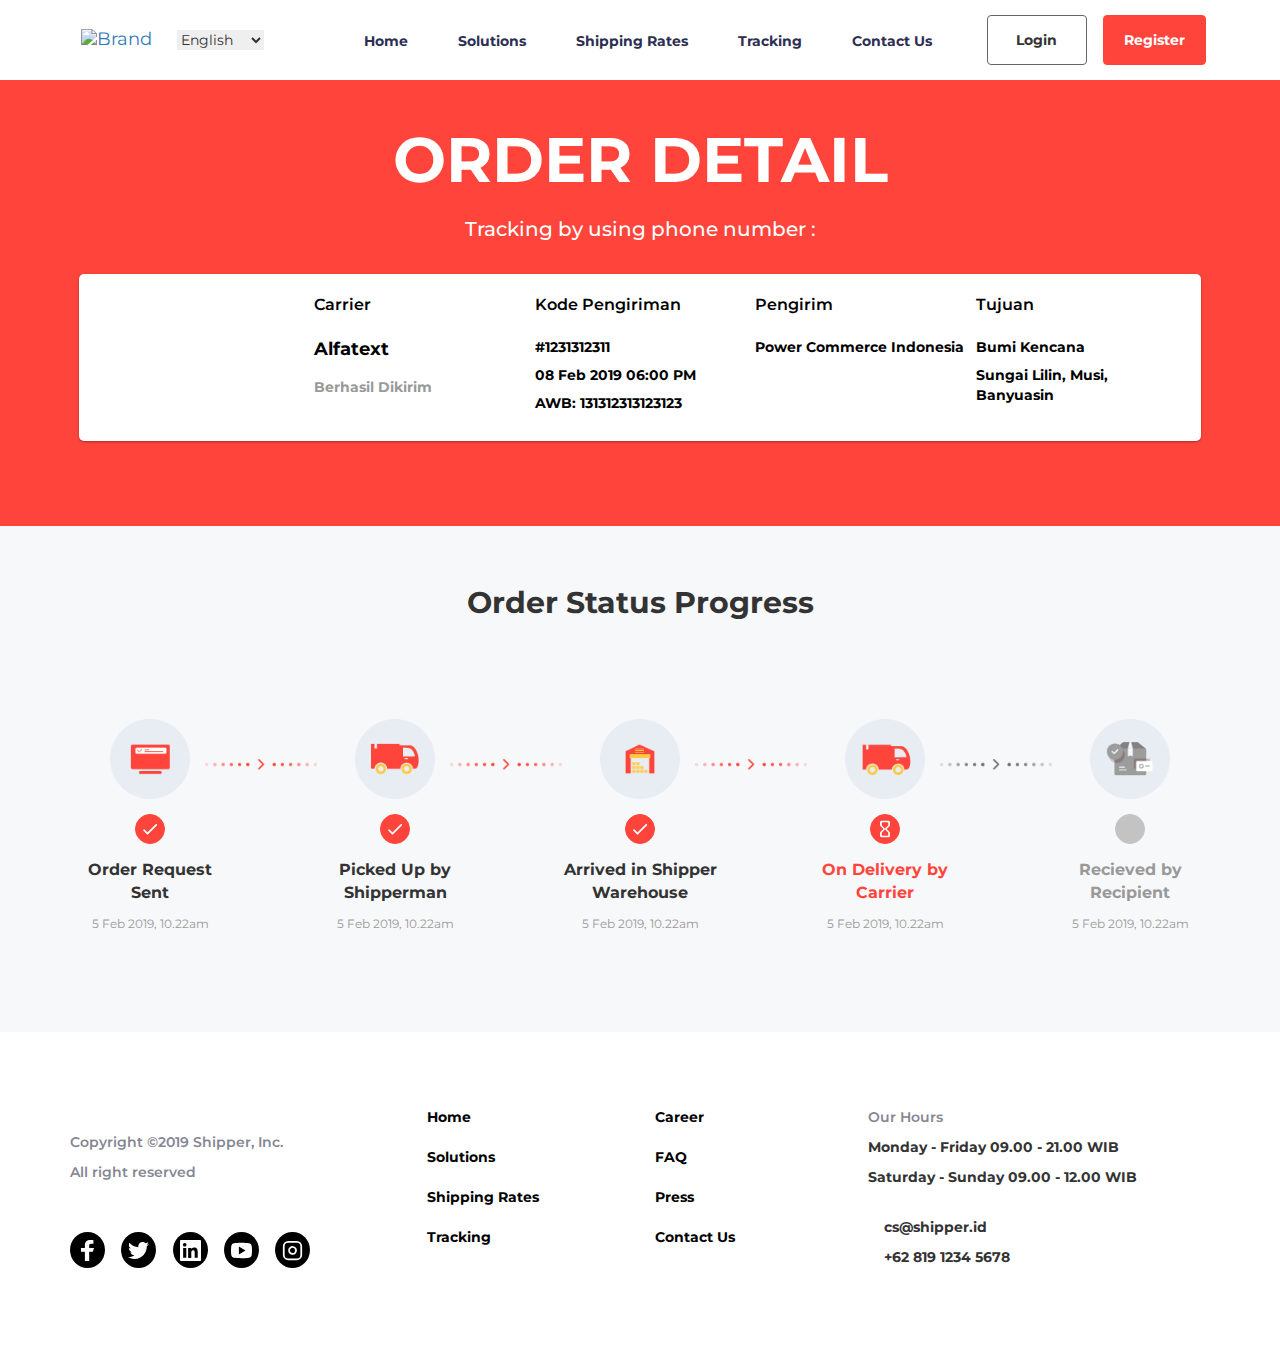
==== detail.html @ 6c4a7c0d "added new detail page" ====
<!DOCTYPE html>
<html lang="en">

<head>
  <meta charset="UTF-8">
  <meta name="viewport" content="width=device-width, initial-scale=1, maximum-scale=1, user-scalable=no">
  <meta http-equiv="X-UA-Compatible" content="ie=edge">
  <title>Shippers - Shipping</title>

  <!-- FONT -->
  <link href="https://fonts.googleapis.com/css?family=Montserrat:400,600,700&display=swap" rel="stylesheet">

  <!-- STYLE -->
  <link rel="stylesheet" href="https://maxcdn.bootstrapcdn.com/bootstrap/3.3.7/css/bootstrap.min.css">
  <link rel="stylesheet" href="normalize.css">
  <link rel="stylesheet" href="stylo.css">
  <link rel="stylesheet" href="stylo-tracking.css">
  <link rel="stylesheet" href="stylo-detail.css">

  <!-- SCRIPT -->
  <script src="https://code.jquery.com/jquery-3.3.1.slim.min.js" crossorigin="anonymous" defer></script>
  <script src="https://maxcdn.bootstrapcdn.com/bootstrap/3.3.7/js/bootstrap.min.js" defer></script>
</head>
<body>

  <!-- NAVBAR -->
  <!-- <nav class="navbar navbar-default">
    <div class="container-fluid">
      <div class="navbar-header">
        <button type="button" class="navbar-toggle collapsed" data-toggle="collapse"
          data-target="#bs-example-navbar-collapse-1" aria-expanded="false">
          <span class="sr-only">Toggle navigation</span>
          <span class="icon-bar"></span>
          <span class="icon-bar"></span>
          <span class="icon-bar"></span>
        </button>
        <a class="navbar-brand" href="#">
          <img alt="Brand" src="images/logo.png">
        </a>
      </div>

      <div class="collapse navbar-collapse">
        <ul class="nav navbar-nav navbar-shrink">
          <li>
            <select name="language" id="language" class="navbar-select">
              <option value="lang-en">English</option>
              <option value="lang-id">Indonesia</option>
            </select>
          </li>
        </ul>

        <ul class="nav navbar-nav navbar-expand navbar-flex-centered">
          <li class="active"><a class="navbar-list-item" href="#">Home</a></li>
          <li><a class="navbar-list-item" href="#">Solutions</a></li>
          <li><a class="navbar-list-item" href="#">Shipping Rates</a></li>
          <li><a class="navbar-list-item" href="#">Tracking</a></li>
          <li><a class="navbar-list-item" href="#">Contact Us</a></li>
          <li></li>
        </ul>

        <ul class="nav navbar-nav navbar-right navbar-shrink">
          <li>
            <button class="btn btn-secondary navbar-button">Login</button>
          </li>
          <li>
            <button class="btn btn-primary navbar-button">Register</button>
          </li>
        </ul>
      </div>
    </div>
  </nav> -->

  <!-- NAVBAR FOR DESKTOP -->
  <nav class="visible-lg">
    <div class="container navbar-container">
      <div class="navbar-left">
        <a class="navbar-logo" href="#">
          <img alt="Brand" src="images/logo.png" class="navbar-logo-image">
        </a>
        <select name="language" id="language" class="navbar-select">
          <option value="lang-en">English</option>
          <option value="lang-id">Indonesia</option>
        </select>
      </div>

      <div class="navbar-center">
        <a class="navbar-list-item" href="#">Home</a>
        <a class="navbar-list-item" href="#">Solutions</a>
        <a class="navbar-list-item" href="#">Shipping Rates</a>
        <a class="navbar-list-item" href="#">Tracking</a>
        <a class="navbar-list-item" href="#">Contact Us</a>
      </div>

      <div class="navbar-right">
        <button class="btn btn-secondary navbar-button">Login</button>
        <button class="btn btn-primary navbar-button">Register</button>
      </div>
    </div>
  </nav>
  <!-- NAVBAR FOR MOBILE -->
  <nav class="hidden-lg">
    <div class="container navbar-container">
      <div class="navbar-left">
        <a class="navbar-logo" href="#">
          <img alt="Brand" src="images/logo.png" class="navbar-logo-image">
        </a>
      </div>

      <div class="navbar-right">
        <a class="navbar-menu-collapse" onclick="openNav()">
          <img src="images/icon-menu.svg" class="navbar-menu-collapse-icon" alt="">
        </a>
      </div>
    </div>
    <div id="mySidenav" class="sidenav material-card-1">
      <a href="javascript:void(0)" class="closebtn" onclick="closeNav()">&times;</a>
      <div class="sidebar-select">
        <select name="language" id="language" class="navbar-select">
          <option value="lang-en">English</option>
          <option value="lang-id">Indonesia</option>
        </select>
      </div>
      <a href="#">Home</a>
      <a href="#">Solution</a>
      <a href="#">Shipping Rates</a>
      <a href="#">Tracking</a>
      <a href="#">Contact Us</a>
      <a href="#">FAQ</a>
      <a href="#">Press</a>
      <a href="#">Career</a>
      <div class="sidebar-button">
        <button class="btn btn-secondary navbar-button">Login</button>
        <button class="btn btn-primary navbar-button">Register</button>
      </div>
    </div>
  </nav>


  <!-- JUMBOTRON -->
  <section id="#jumbotron" class="jumbotron">
    <div class="jumbotron-content container">
      <h1>Order Detail</h1>
      <h2>
        Tracking by using phone number :
      </h2>
      <div class="list-item material-card-1 list-item-detail">
        <div class="list-column list-column-logo">
          <img src="images/logo.png" alt="" class="list-logo-image">
          <p class="list-logo-title visible-xs">Shipper</p>
        </div>
        <div class="list-column hidden-xs">
          <div class="list-title">Carrier</div>
          <div class="list-row list-company">Alfatext</div>
          <div class="list-row list-status">Berhasil Dikirim</div>
        </div>
        <div class="list-column">
          <div class="list-title">Kode Pengiriman</div>
          <div class="list-row visible-xs">Berhasil Dikirim</div>
          <div class="list-row">#1231312311</div>
          <div class="list-row">08 Feb 2019 06:00 PM</div>
          <div class="list-row">AWB: 131312313123123</div>
        </div>
        <div class="list-column hidden-xs">
          <div class="list-title">Pengirim</div>
          <div class="list-row">Power Commerce Indonesia</div>
        </div>
        <div class="list-column hidden-xs">
          <div class="list-title">Tujuan</div>
          <div class="list-row">Bumi Kencana</div>
          <div class="list-row">Sungai Lilin, Musi, Banyuasin</div>
        </div>
      </div>
    </div>

  </section>






  <!-- TRACKING LIST -->
  <section id="detailGrid" class="detail-grid">
    <div class="container">

    <h2 class="detail-header">Order Status Progress</h2>

    <!-- the list for desktop -->
      <div class="detail-container">
        <div class="detail-info">
          <div class="detail-info-image">
            <img src="images/detail/detail_progress_order.png" alt="">
          </div>
          <div class="detail-info-check">
            <img src="images/detail/detail_status_checked.png" alt="">
          </div>
          <div class="detail-info-caption">
            Order Request Sent
          </div>
          <div class="detail-info-date">
            5 Feb 2019, 10.22am
          </div>
        </div>

        <div class="detail-info">
          <div class="detail-info-image">
            <img src="images/detail/detail_progress_picked.png" alt="">
          </div>
          <div class="detail-info-check">
            <img src="images/detail/detail_status_checked.png" alt="">
          </div>
          <div class="detail-info-caption">
            Picked Up by Shipperman
          </div>
          <div class="detail-info-date">
            5 Feb 2019, 10.22am
          </div>
        </div>

        <div class="detail-info">
          <div class="detail-info-image">
            <img src="images/detail/detail_progress_warehouse.png" alt="">
          </div>
          <div class="detail-info-check">
            <img src="images/detail/detail_status_checked.png" alt="">
          </div>
          <div class="detail-info-caption">
            Arrived in Shipper Warehouse
          </div>
          <div class="detail-info-date">
            5 Feb 2019, 10.22am
          </div>
        </div>

        <div class="detail-info">
          <div class="detail-info-image">
            <img src="images/detail/detail_progress_deliver.png" alt="">
          </div>
          <div class="detail-info-check">
            <img src="images/detail/detail_status_waiting.png" alt="">
          </div>
          <div class="detail-info-caption caption-active">
            On Delivery by Carrier
          </div>
          <div class="detail-info-date">
            5 Feb 2019, 10.22am
          </div>
        </div>

        <div class="detail-info">
          <div class="detail-info-image">
            <img src="images/detail/detail_progress_arrived.png" alt="">
          </div>
          <div class="detail-info-check">
            <img src="images/detail/detail_status_unchecked.png" alt="">
          </div>
          <div class="detail-info-caption caption-inactive">
            Recieved by Recipient
          </div>
          <div class="detail-info-date">
            5 Feb 2019, 10.22am
          </div>
        </div>

      </div>
    </div>

    <!--
      I created second list specifically for mobile web
      bcz creating responsive list using current design will create too many trouble.
      It would be extremely difficult to maintenace especially
      if you are planning to add some new column.
    -->

    <div class="container tracking-list-container visible-xs">
      <!-- list 1 -->
      <div class="list-item material-card-1">
        <div class="list-column list-column-logo">
          <img src="images/logo.png" alt="" class="list-logo-image">
          <p class="list-logo-title visible-xs">Shipper</p>
        </div>
        <div class="list-column visible-xs">
          <div class="list-row-mobile">
            <div class="list-title-mobile">Service Type</div>
            <div class=""><strong>RGS</strong></div>
          </div>
          <div class="list-row-mobile">
            <div class="list-title-mobile">Price</div>
            <div class=""><strong>Rp. 128.000</strong></div>
          </div>
          <div class="list-row-mobile">
            <div class="list-title-mobile">Estimated</div>
            <div class=""><strong>ETD 2 Days</strong></div>
          </div>

          <div class="list-row visible-xs list-column-button">
            <button class="btn btn-primary btn-list-mobile">Create Orders</button>
          </div>
        </div>
      </div>
    </div>



  </section>





  <!-- FOOTER -->
  <footer id="footer">
    <div class="container footer-container">
      <!-- company -->
      <div class="footer-company-column">
        <div class="footer-company-info">
          <img src="images/logo.png" alt="" class="footer-company-logo-image">
          <p class="footer-text">Copyright &copy;2019 Shipper, Inc.</p>
          <p class="footer-text">All right reserved</p>
        </div>
        <div class="footer-company-social">
          <span class="footer-company-social-icon">
            <img src="images/icon-facebook.svg" alt="">
          </span>
          <span class="footer-company-social-icon">
            <img src="images/icon-twitter.svg" alt="">
          </span>
          <span class="footer-company-social-icon">
            <img src="images/icon-linkedin.svg" alt="">
          </span>
          <span class="footer-company-social-icon">
            <img src="images/icon-youtube.svg" alt="">
          </span>
          <span class="footer-company-social-icon">
            <img src="images/icon-instagram.svg" alt="">
          </span>
        </div>
      </div>
      <!-- links 1 -->
      <div class="footer-link-column hidden-xs">
        <a href="#" class="footer-link">Home</a>
        <a href="#" class="footer-link">Solutions</a>
        <a href="#" class="footer-link">Shipping Rates</a>
        <a href="#" class="footer-link">Tracking</a>
      </div>
      <div class="footer-link-column hidden-xs">
        <a href="#" class="footer-link">Career</a>
        <a href="#" class="footer-link">FAQ</a>
        <a href="#" class="footer-link">Press</a>
        <a href="#" class="footer-link">Contact Us</a>
      </div>
      <div class="footer-contact-column">
        <p class="footer-text">Our Hours</p>
        <p><strong>Monday - Friday 09.00 - 21.00 WIB</strong></p>
        <p><strong>Saturday - Sunday 09.00 - 12.00 WIB</strong></p>
        <div class="footer-contact-info">
          <p>
            <span class="footer-contact-icon">
              <img src="images/icon-email.svg" alt="">
            </span>
            <strong>cs@shipper.id</strong>
          </p>
          <p>
            <span class="footer-contact-icon">
              <img src="images/icon-whatsapp.svg" alt="">
            </span>
            <strong>+62 819 1234 5678</strong>
          </p>
        </div>

      </div>
    </div>
  </footer>


  <script>
    function openNav() {
      document.getElementById("mySidenav").style.width = "300px";
    }

    function closeNav() {
      document.getElementById("mySidenav").style.width = "0";
    }
  </script>

</body>
</html>
---- stylo.css ----
/* BASIC ELEMENT */
body {
  font-family: 'Montserrat', sans-serif;
}

.btn {
  height: 40px;
  background-color: transparent;
  border: 1px solid transparent;
  border-radius: 4px;
  min-width: 100px;
  cursor: pointer;
}
*:focus, *:active {
  outline: none !important;
  box-shadow: none !important;
}

.btn-primary {
  background-color: #FF453B;
  border-color: #FF453B;
  color: #fff;
  padding: 14px 20px;
  height: auto;
  font-weight: bold;
}
.btn-primary:hover,
.btn-primary:active,
.btn-primary:focus {
  background-color: #C82F28;
  border-color: #C82F28;
}
.btn-secondary {
  border-color: #666666;
  padding: 14px 20px;
  height: auto;
  font-weight: bold;
}

.btn-stretch {
  width: 100%;
}


.material-card-1 {
  box-shadow: 0 1px 3px rgba(0, 0, 0, 0.12), 0 1px 2px rgba(0, 0, 0, 0.24) !important;
  transition: all 0.3s cubic-bezier(0.25, 0.8, 0.25, 1);
}
.flex {
  display: flex !important;
}

.black {
  color: #1a1a1a;
}



/* NAVBAR */

.navbar-container {
  display: flex;
  justify-content: space-between;
  background-color: #fff;
  height: 80px;
  padding: 0 25px;
}
.navbar-left, .navbar-center, .navbar-right {
  height: 100%;
  display: flex;
  align-items: center;
}

.navbar-left, .navbar-right {
  width: 256px;
}
.navbar-right {
  justify-content: end;
}

.navbar-logo {
  height: 25px;
  font-size: 18px;
  line-height: 20px;
}
.navbar-logo-image {
  height: 100%;
}
.navbar-select {
  margin-left: 25px;
  border: none;
}
.navbar-list {
  display: flex;
  height: 100%;
}
.navbar-list-item {
  padding: 0 25px;
  height: 100%;
  display: flex;
  font-weight: 700;
  align-items: center;
  border-top: 2px solid transparent;
  text-decoration: none;
  color: #2c2e53;
  transition: all 0.2 s;
}
.navbar-list-item:hover {
  border-color: #FF453B;
  color: #FF453B;
  text-decoration: none
}

.navbar-button {
  margin: 0 8px;
}

.navbar-shrink {
  flex: 0;
}
.navbar-expand {
  flex: 1;
}
.navbar-flex-centered {
  display: flex;
  justify-content: center;
  width: 60%;
}

@media only screen and (max-width: 1199px) {
  .navbar-left, .navbar-right {
    flex: 1;
  }

  .navbar-menu-collapse-icon {
    height: 25px;
    transform: scaleX(-1);
  }
}


/* NAVBAR SIDEBAR NAVIGATION */
.sidenav {
  height: 100%;
  width: 0;
  position: fixed;
  z-index: 1;
  top: 0;
  right: 0;
  background-color: #fff;
  overflow-x: hidden;
  transition: 0.5s;
  padding-top: 60px;
}

.sidenav a {
  padding: 20px 4px 20px 32px;
  text-decoration: none;
  font-weight: 700;
  color: #333;
  display: block;
  transition: 0.3s;
  width: 290px;
}
.sidenav .sidebar-select {
  padding: 20px 0;
  width: 290px;
  font-weight: bold;
}
.sidenav .sidebar-button {
  padding: 20px 0;
  width: 290px;
  text-align: center;
}

.sidenav a:hover {
  color: #FF453B;
}

.sidenav .closebtn {
  position: absolute;
  top: 0;
  right: 25px;
  font-size: 36px;
  margin-left: 50px;
  width: auto;
}

@media screen and (max-height: 450px) {
  .sidenav {padding-top: 15px;}
  .sidenav a {font-size: 18px;}
}






/* JUMBOTRON */
.jumbotron {
  background-color: #ff453b;
  color: #fff;
  padding: 25px 0 60px 0;
  margin-bottom: 0;
}
.jumbotron-content {
  margin: auto;
  padding: 0 24px;
}
.jumbotron-content h1 {
  text-align: center;
  font-weight: 700;
  text-transform: uppercase;
}
.jumbotron-content h2 {
  font-size: 20px;
  line-height: 30px;
  text-align: center;
}

@media only screen and (max-width: 767px) {
  .jumbotron-content h2 {
    font-size: 18px;
    text-align: center;
  }
}






/* FILTER BAR */
.filter-bar {
  background-color: #F7F8FA;
  padding-top: 50px;
}
.alert-container {
  display: flex;
  justify-content: center;
  margin-bottom: 40px;
}
.alert-danger {
  background-color: #F8DBDD;
  padding: 20px 30px;
  border-radius: 100px;
  color: #a01f1f;
  font-weight: bold;
}


.filter-container {
  display: flex;
  justify-content: space-between;
  align-items: center;
}
.filter-container::before, .filter-container::after {
  content: none;
}
.filter-bar-container {
  display: flex;
  justify-content: space-between;
  background-color: #fff;
  padding: 15px;
  border-radius: 5px;
  min-width: 700px;
}

.filter-separator {
  border-right: 1px #666666 solid;
  display: block;
}
.filter-input {
  border: none;
  margin-left: 8px;
}
.filter-button-container {
  display: flex;
  min-width: 360px;
  justify-content: space-between;
  align-items: center;
}
.search-input {
  padding: 17px 15px;
  border: none;
  border-radius: 10px;
}

@media only screen and (min-width: 1200px) {
  .filter-bar-container,
  .filter-button-container {
    display: flex !important;
  }
}

@media only screen and (max-width: 1199px) {
  .form-filter-button {
    flex: 1;
  }
  .form-filter-button-right {
    padding-left: 20px;
  }

  .btn-filter {
    width: 100%;
  }
}

/* MODAL FILTER */
.modal-header {
  border: none;
}
.modal-title {
  font-weight: bold;
}
.modal-body label {
  display: block;
}
.modal-body .filter-input {
  border: 1px solid #e5e6e8;
  padding: 15px 16px;
  width: 100%;
  border-radius: 4px;
  margin-top: 4px;
  margin-bottom: 20px;
  margin-left: 0;
}
.modal-footer {
  border-top: none;
  display: flex;
  justify-content: space-between;
}
.modal-footer::before, .modal-footer::after {
  content: none;
}
.modal-footer button {
  flex: 1;
}
.modal-footer .btn-secondary {
  margin-right: 20px;
}







/* TRACKING LIST */
.tracking-list {
  background-color: #F7F8FA;
  padding: 25px 0;
}
.list-item {
  display: flex;
  margin: auto;
  background-color: #fff;
  padding: 20px 10px;
  border-radius: 5px;
  margin-bottom: 25px;
}
.list-column {
  width: 20%;
  padding: 0 5px;
}
.list-column-logo {
  text-align: center;
  min-width: 120px;
}
.list-column-button {
  display: flex;
  flex-direction: column;
  justify-content: center;
  align-items: center;
}

.list-logo-image {
  width: 80%;
  margin-top: 35px;
}
.list-logo-title {
  margin-top: 10px;
  font-weight: bold;
  text-align: center;
}
.list-title {
  font-weight: 600;
  font-size: 16px;
  margin-bottom: 20px;
}
.list-row {
  font-weight: bold;
  margin-bottom: 8px;
}
.list-company {
  font-size: 18px;
  margin-bottom: 14px;
}
.list-status {
  color: #999;
}






/* TRACKING LIST PAGINATION */
.tracking-list-pagination-container {
  display: flex;
  justify-content: center;
}
.pagination > li > a {
  background-color: transparent;
  border: 1px solid transparent;
  color: #000;
  font-weight: bold;
  margin: 0 10px;
  padding: 8px 14px;
}
.pagination > li > a.active {
  background-color: #FF453B;
  color: #fff;
  border-radius: 6px;
}
@media only screen and (max-width: 767px) {
  .pagination > li > a {
    margin: 0;
  }
}
/* POST PAGINATION */
.button-login-container {
  margin-top: 25px;
}





/* FOOTER */
.footer-container {
  display: flex;
  justify-content: space-between;
  padding-top: 75px;
  padding-bottom: 75px;
}
.footer-text {
  color: #858692;
  font-weight: 600;
}

.footer-company-column {
  display: flex;
  flex-direction: column;
  flex: 3;
}
.footer-company-logo-image {
  margin-bottom: 25px;
  width: 140px;
}

.footer-company-social {
  display: flex;
  justify-content: space-between;
  margin-top: 40px;
  max-width: 240px;
}
.footer-company-social-icon {
  background-color: #000;
  width: 35px;
  border-radius: 100%;
  padding: 7px;
}

.footer-link-column {
  flex: 2;
}
.footer-link {
  display: block;
  color: #000;
  font-weight: bold;
  margin-bottom: 20px;
  padding-left: 15px;
}
.footer-contact-column {
  flex: 3;
}
.footer-contact-info {
  margin-top: 30px;
}
.footer-contact-icon {
  margin-right: 12px;
}

@media only screen and (max-width: 767px) {
  .footer-container {
    flex-direction: column;
    padding-top: 50px;
    padding-bottom: 25px;
  }
  .footer-company-column {
    order: 2;
  }
  .footer-company-info {
    order: 2;
  }
  .footer-company-social {
    margin-top: 20px;
    margin-bottom: 40px;
  }

}
---- stylo-tracking.css ----
/* ************************************** */
/* THIS IS FOR SPECIFICALLY tracking.html */
/* ************************************** */


/* JUMBOTRON */

.jumbotron-content-tracking {
  max-width: 700px;
}

.tracking-form {
  background-color: #fff;
  max-width: 100%;
  padding: 25px;
  border-radius: 5px;
  margin-top: 30px;
}
.tracking-input {
  width: 100%;
  resize: none;
  box-sizing: border-box;
  padding: 15px;
  border: 1px #ccc solid;
  color: #666;
  border-radius: 5px;
  height: 120px;
}
.tracking-button {
  width: 100%;
  margin-top: 25px;
}







/* TRACKING LIST*/

@media only screen and (max-width: 767px) {
  .list-column {
    width: 70%;
  }
  .list-column-logo {
    width: 30%;
    text-align: left;
    order: 2;
  }
  .list-logo-image {
    width: 90%;
  }
}
---- stylo-detail.css ----
/* OVERRIDING JUMBOTRON DEFAULT COLOR */
.list-item-detail {
  color: #000;
  margin-top: 30px;
}

.detail-grid {
  background-color: #F7F8FA;
}


.detail-header {
  margin-top: 60px;
  font-weight: bold;
  font-size: 30px;
  text-align: center;
}


.detail-container {
  margin-top: 100px;
  margin-bottom: 100px;
  display: flex;
  justify-content: space-between;
}

.detail-info {
  text-align: center;
  position: relative;
  width: 160px;
}
.detail-info-image{
  width: 80px;
  margin: auto;
  margin-bottom: 15px;
}
.detail-info-image img {
  width: 100%;
}
.detail-info-check {
  margin-bottom: 15px;
}
.detail-info-caption {
  margin-bottom: 10px;
  font-weight: bold;
  font-size: 16px;
}
.caption-active {
  color: #ff453b;
}
.caption-inactive {
  color: #999;
}
.detail-info-date {
  font-size: 12px;
  color: #999;
}

.detail-info:not(:first-child)::before {
	content: " ";
	display: block;
	position: absolute;
	width: 100%;
	height: 20px;
	left: -84%;
	top: 4rem;
	background-image: url('images/detail/detail_separator.png');
	background-repeat: no-repeat;
	background-size: 70%;
	background-position-x: center;
}
.detail-info:last-child::before {
  filter: grayscale(1);
}
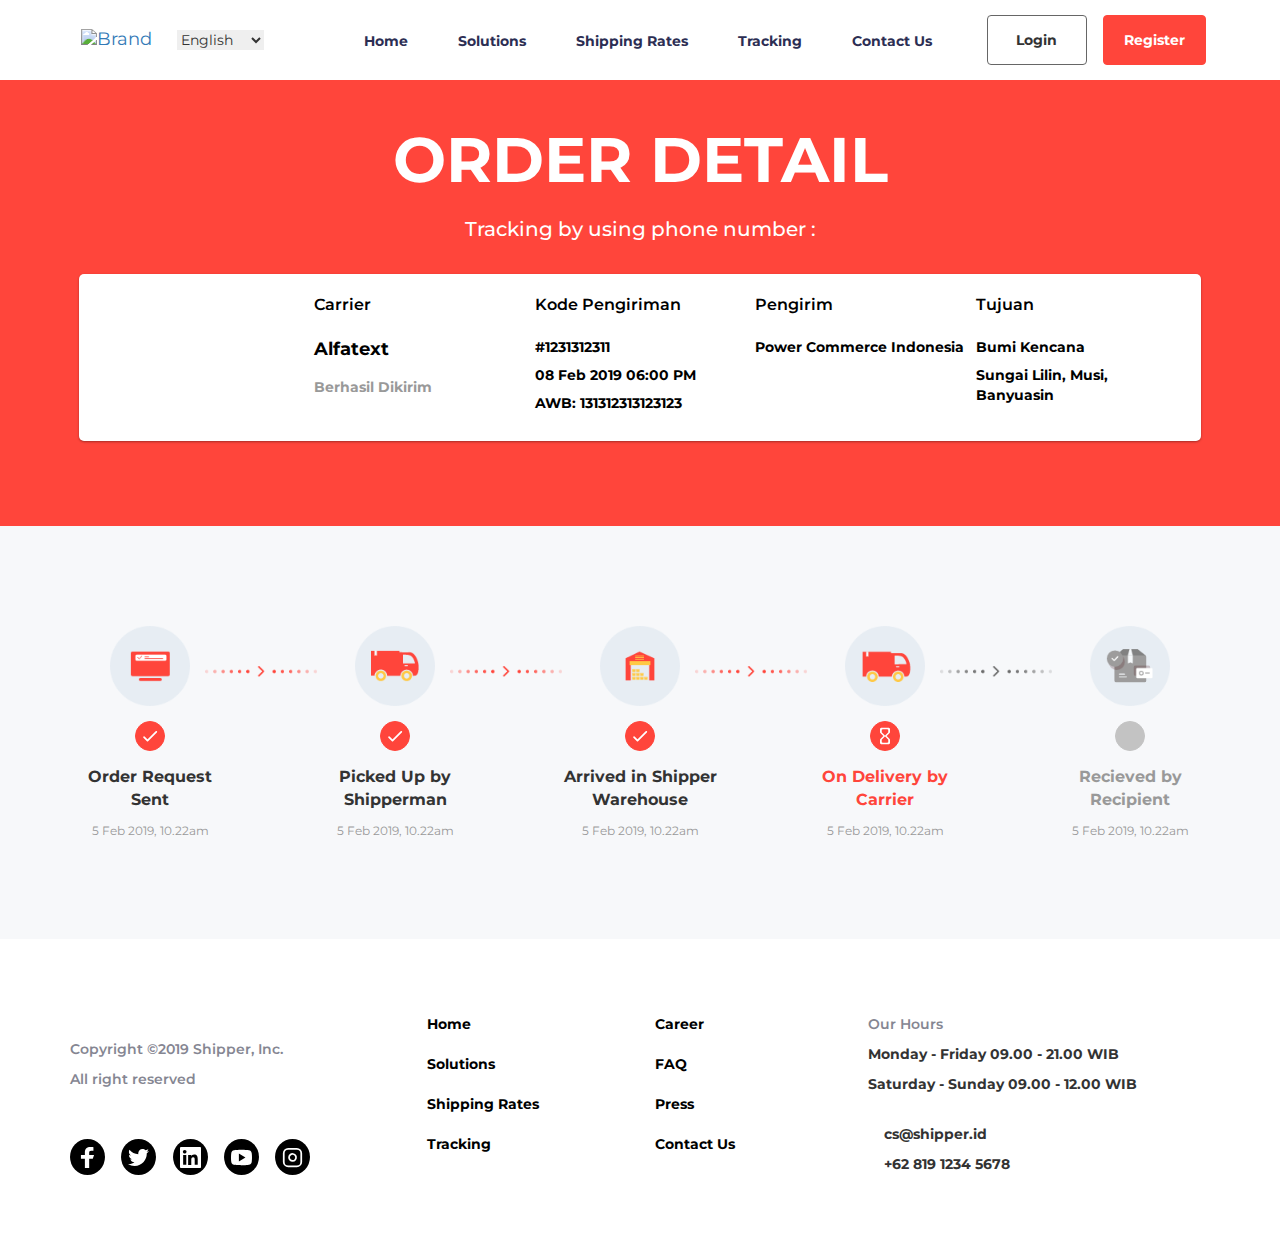
==== commit 9810c68e: "added mobile version of detail" ====
--- a/detail.html
+++ b/detail.html
@@ -181,11 +181,8 @@
 
   <!-- TRACKING LIST -->
   <section id="detailGrid" class="detail-grid">
-    <div class="container">
-
-    <h2 class="detail-header">Order Status Progress</h2>
-
-    <!-- the list for desktop -->
+    <div class="container hidden-xs">
+      <!-- the list for desktop -->
       <div class="detail-container">
         <div class="detail-info">
           <div class="detail-info-image">
@@ -271,36 +268,96 @@
       It would be extremely difficult to maintenace especially
       if you are planning to add some new column.
     -->
-
-    <div class="container tracking-list-container visible-xs">
-      <!-- list 1 -->
-      <div class="list-item material-card-1">
-        <div class="list-column list-column-logo">
-          <img src="images/logo.png" alt="" class="list-logo-image">
-          <p class="list-logo-title visible-xs">Shipper</p>
-        </div>
-        <div class="list-column visible-xs">
-          <div class="list-row-mobile">
-            <div class="list-title-mobile">Service Type</div>
-            <div class=""><strong>RGS</strong></div>
-          </div>
-          <div class="list-row-mobile">
-            <div class="list-title-mobile">Price</div>
-            <div class=""><strong>Rp. 128.000</strong></div>
-          </div>
-          <div class="list-row-mobile">
-            <div class="list-title-mobile">Estimated</div>
-            <div class=""><strong>ETD 2 Days</strong></div>
-          </div>
-
-          <div class="list-row visible-xs list-column-button">
-            <button class="btn btn-primary btn-list-mobile">Create Orders</button>
-          </div>
-        </div>
-      </div>
-    </div>
-
-
+    <div class="container visible-xs">
+      <div class="detail-container">
+
+        <div class="detail-info">
+          <div class="detail-info-image">
+            <img src="images/detail/detail_progress_order.png" alt="">
+          </div>
+          <div>
+            <div class="detail-info-caption">
+              Order Request Sent
+            </div>
+            <div class="detail-info-date">
+              5 Feb 2019, 10.22am
+            </div>
+          </div>
+          <div class="detail-info-check">
+            <img src="images/detail/detail_status_checked.png" alt="">
+          </div>
+        </div>
+
+        <div class="detail-info">
+          <div class="detail-info-image">
+            <img src="images/detail/detail_progress_picked.png" alt="">
+          </div>
+          <div>
+            <div class="detail-info-caption">
+              Picked Up by Shipperman
+            </div>
+            <div class="detail-info-date">
+              5 Feb 2019, 10.22am
+            </div>
+          </div>
+          <div class="detail-info-check">
+            <img src="images/detail/detail_status_checked.png" alt="">
+          </div>
+        </div>
+
+        <div class="detail-info">
+          <div class="detail-info-image">
+            <img src="images/detail/detail_progress_warehouse.png" alt="">
+          </div>
+          <div>
+            <div class="detail-info-caption">
+              Arrived in Shipper Warehouse
+            </div>
+            <div class="detail-info-date">
+              5 Feb 2019, 10.22am
+            </div>
+          </div>
+          <div class="detail-info-check">
+            <img src="images/detail/detail_status_checked.png" alt="">
+          </div>
+        </div>
+
+        <div class="detail-info">
+          <div class="detail-info-image">
+            <img src="images/detail/detail_progress_deliver.png" alt="">
+          </div>
+          <div>
+            <div class="detail-info-caption caption-active">
+              On Delivery by Carrier
+            </div>
+            <div class="detail-info-date">
+              5 Feb 2019, 10.22am
+            </div>
+          </div>
+          <div class="detail-info-check">
+            <img src="images/detail/detail_status_waiting.png" alt="">
+          </div>
+        </div>
+
+        <div class="detail-info">
+          <div class="detail-info-image">
+            <img src="images/detail/detail_progress_arrived.png" alt="">
+          </div>
+          <div>
+            <div class="detail-info-caption caption-inactive">
+              Recieved by Recipient
+            </div>
+            <div class="detail-info-date">
+              5 Feb 2019, 10.22am
+            </div>
+          </div>
+          <div class="detail-info-check">
+            <img src="images/detail/detail_status_unchecked.png" alt="">
+          </div>
+        </div>
+
+      </div>
+    </div>
 
   </section>
 
--- a/stylo-detail.css
+++ b/stylo-detail.css
@@ -71,4 +71,35 @@
 }
 .detail-info:last-child::before {
   filter: grayscale(1);
+}
+
+
+@media screen and (max-width: 767px) {
+  .detail-info {
+    width: auto;
+    display: flex;
+    justify-content: space-between;
+    align-items: center;
+    margin-bottom: 40px;
+    margin-left: 60px;
+    max-width: 260px;
+  }
+  .detail-container {
+    flex-direction: column;
+    align-items: center;
+  }
+  .detail-info-image{
+    margin: 0;
+    width: 50px;
+  }
+  .detail-info-caption {
+    padding: 0 5px;
+  }
+  .detail-info:not(:first-child)::before {
+    width: 100px;
+    height: 100%;
+    left: -120px;
+    top: -48px;
+    transform: rotate(90deg);
+  }
 }